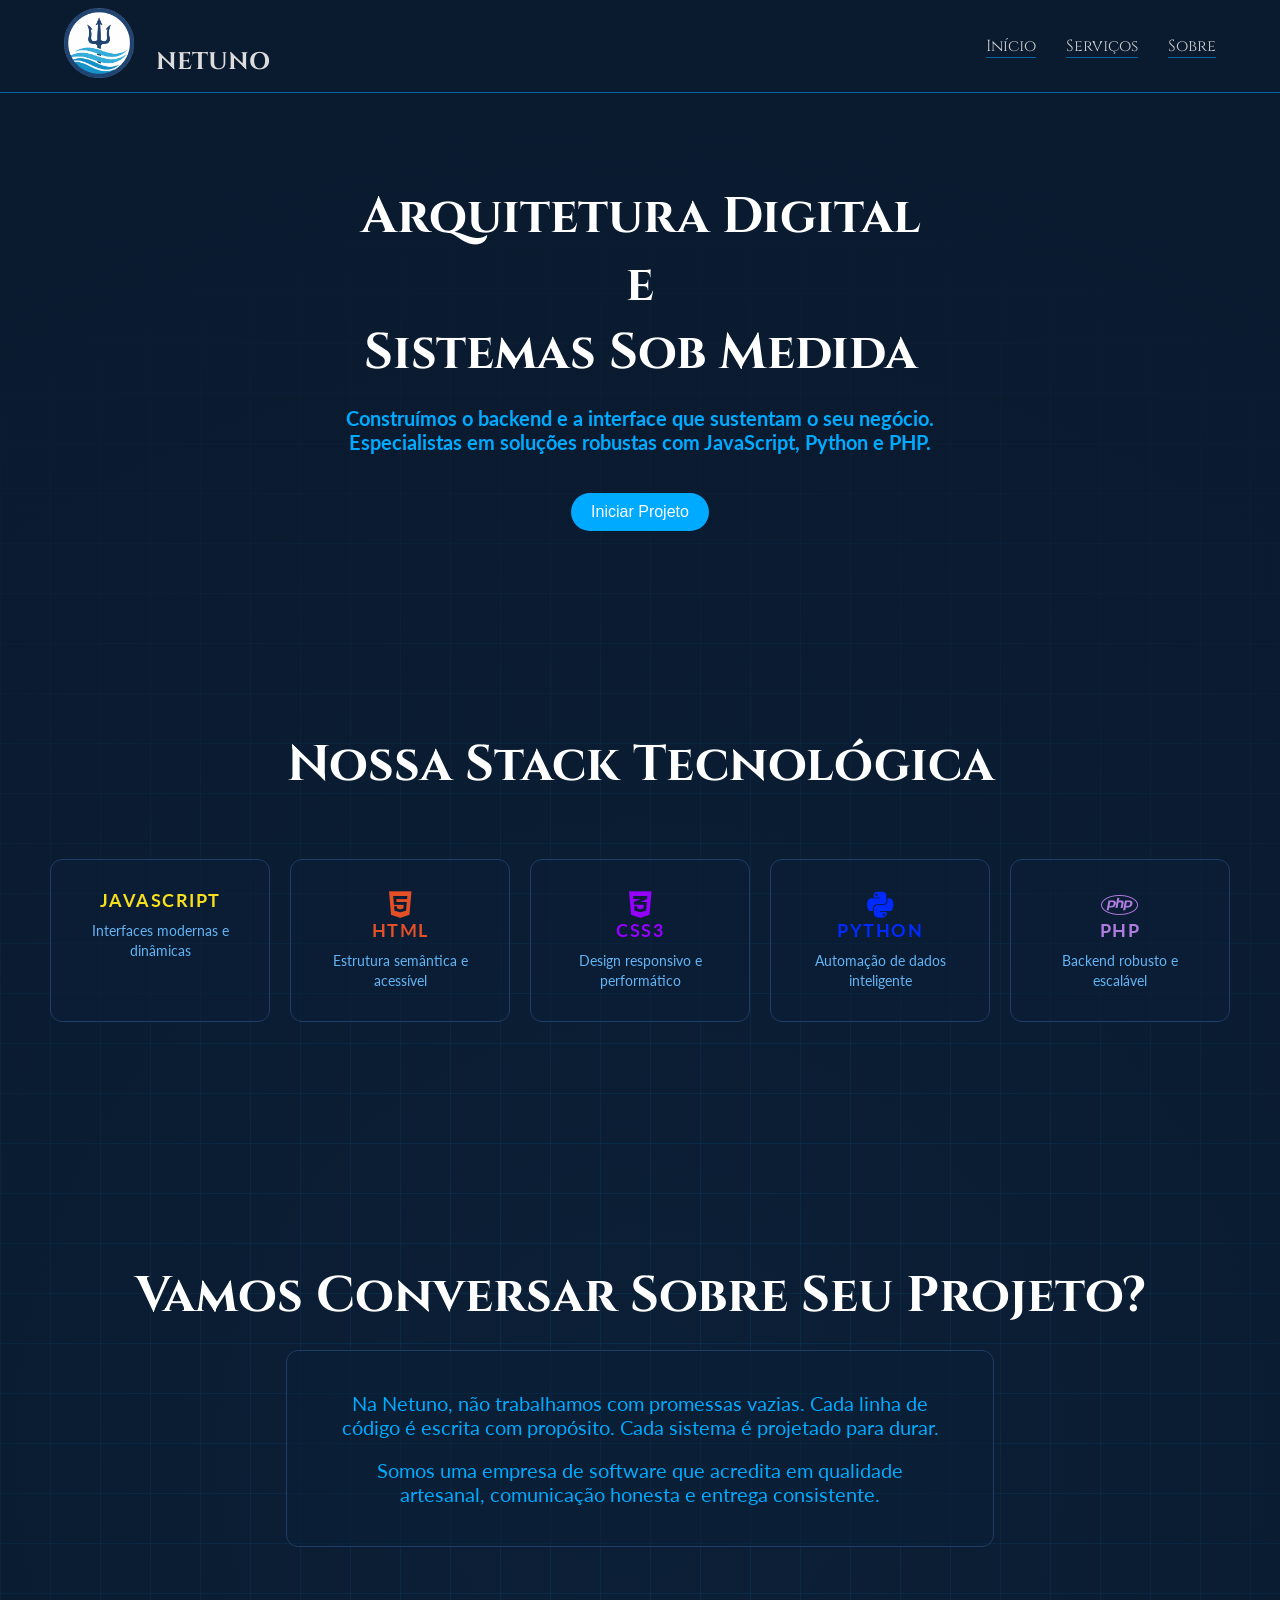
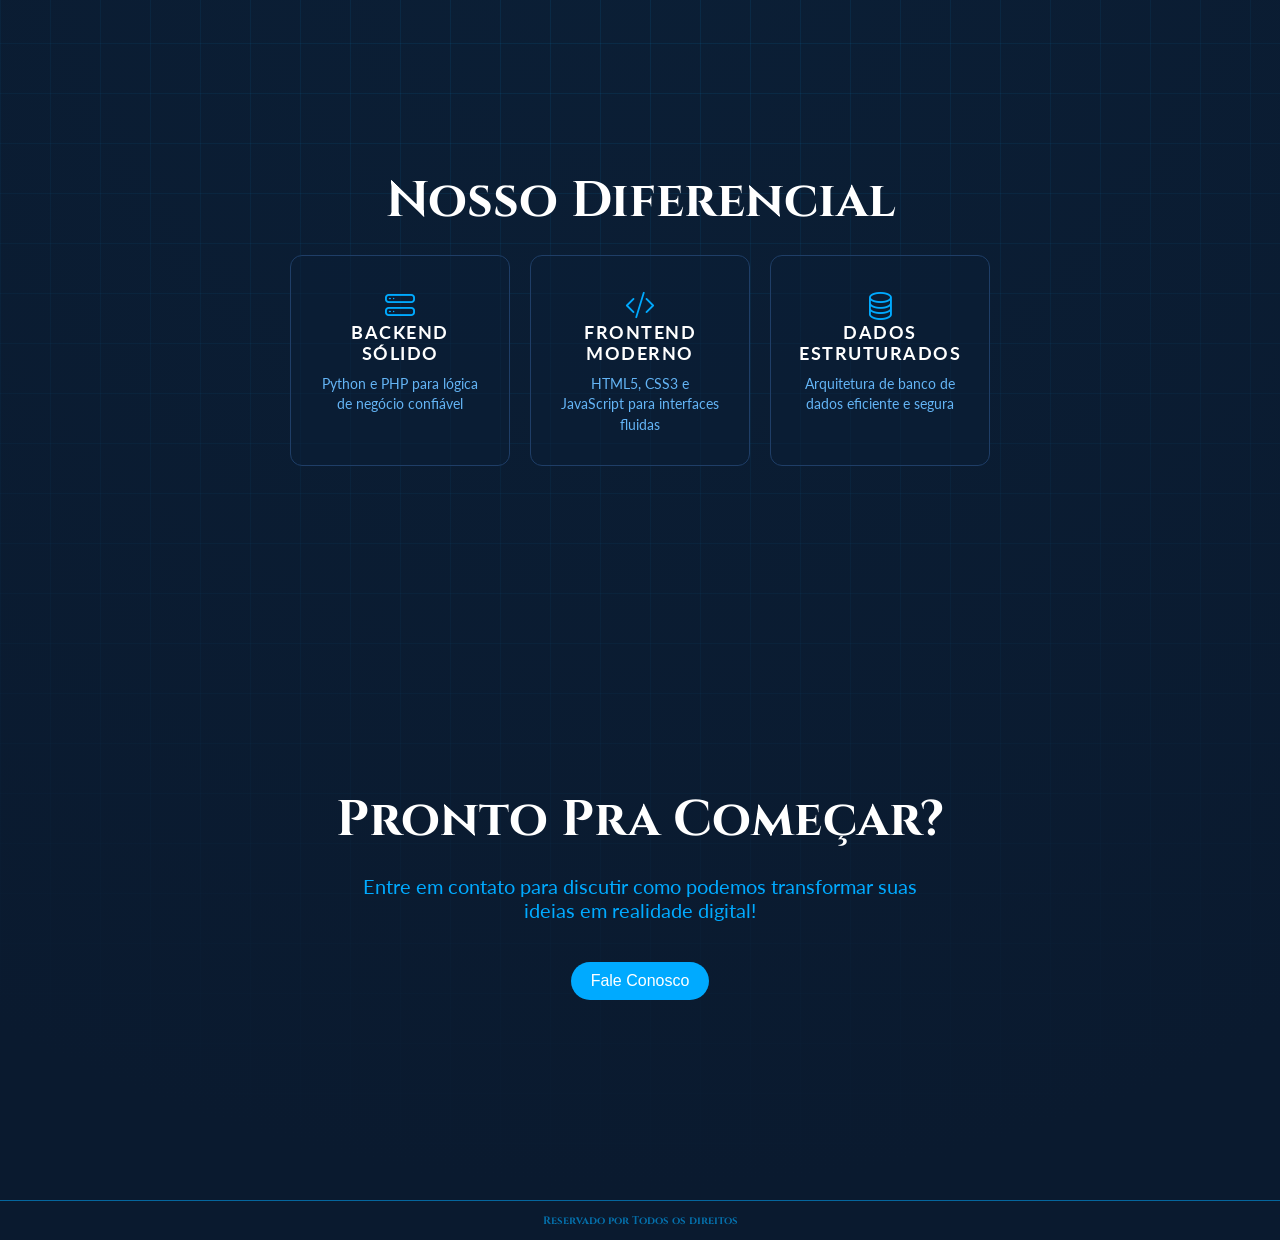
==== index.html @ 5f9c0084 "Foram-se feitos os primeiros commits do projeto, adicionando os arquivos iniciais, como as imagens, " ====
<!doctype html>

<!-- 
  ============================================
  PROJETO: NETUNO - Site Corporativo
  AUTORIA: Projeto TCC
  FINALIDADE: Site institucional para empresa 
  de desenvolvimento de software
  VERSÃO: 1.0
  DATA: Abril 2026
  ============================================
-->

<html lang="pt-br">

<head>
  <!-- Codificação de caracteres UTF-8 para suportar acentos -->
  <meta charset="UTF-8" />

  <!-- Responsividade em dispositivos móveis -->
  <meta name="viewport" content="width=device-width, initial-scale=1.0" />

  <!-- Título da aba do navegador -->
  <title>Netuno</title>

  <!-- 
      FONTES EXTERNAS:
      - Bootstrap Icons: Ícones prontos (HDD, código, banco de dados)
      - Font Awesome 6.5.1: Ícones das tecnologias (JS, HTML, CSS, Python, PHP)
    -->
  <link rel="stylesheet" href="https://cdn.jsdelivr.net/npm/bootstrap-icons@1.13.1/font/bootstrap-icons.min.css" />

  <link rel="stylesheet" href="https://cdnjs.cloudflare.com/ajax/libs/font-awesome/6.5.1/css/all.min.css" />

  <!-- Arquivo de estilos principal -->
  <link rel="stylesheet" href="style.css" />

  <!-- AOS Animate: Biblioteca para animações ao scroll -->
  <link href="https://unpkg.com/aos@2.3.1/dist/aos.css" rel="stylesheet" />
</head>

<body>
  <!-- ============================================
        CABEÇALHO (HEADER)
        Contém logo, nome da empresa e menu de navegação
    ============================================ -->
  <header>
    <div class="container header-container">
      <!-- Logo da empresa (imagem) -->
      <a href="index.html">
        <img src="assets/img/Logo_Netuno.png" alt="Logo da Empresa" class="logo" />
      </a>

      <a href="index.html">
      <!-- Nome da empresa -->
      <h1 class="nome_empresa">NETUNO</h1>
      </a>

      <!-- Menu de navegação -->
      <nav>
        <ul>
          <li><a href="index.html">Início</a></li>
          <li><a href="servicos.html">Serviços</a></li>
          <li><a href="sobre.html">Sobre</a></li>
        </ul>
      </nav>
    </div>
  </header>

  <!-- ============================================
        CONTEÚDO PRINCIPAL (MAIN)
    ============================================ -->
  <main>
    <!-- 
        SEÇÃO 1: BOAS-VINDAS (Hero Section)
        - Título principal chamativo
        - Subtítulo explicando o serviço
        - Botão CTA (Call to Action)
        - Animações AOS ativadas
      -->
    <section class="boas-vindas" data-aos="fade-up" data-aos-delay="300">
      <h1 class="texto_destaque">
        Arquitetura Digital
        <center>e</center>
        Sistemas Sob Medida
      </h1>

      <br />

      <h2 class="texto_conteudo">
        Construímos o backend e a interface que sustentam o seu negócio.
        Especialistas em soluções robustas com JavaScript, Python e PHP.
      </h2>

      <br />

      <!-- Botão para iniciar projeto/contato -->
      <button class="botao_contato">Iniciar Projeto</button>
    </section>

    <!-- 
        SEÇÃO 2: STACK TECNOLÓGICA
        Exibe as tecnologias que a empresa domina
        Cada card tem animação com delay progressivo
      -->
    <section class="stack" data-aos="fade-up" data-aos-delay="200">
      <h2 class="texto_destaque">Nossa Stack Tecnológica</h2>

      <div class="tecnologias">
        <!-- Card JavaScript -->
        <div class="tecnologia" data-aos="fade-up" data-aos-delay="200">
          <i class="bi bi-javascript icones JS"></i>
          <p class="texto_destaque_div JS">JavaScript</p>
          <p class="texto_div">Interfaces modernas e dinâmicas</p>
        </div>

        <!-- Card HTML -->
        <div class="tecnologia" data-aos="fade-up" data-aos-delay="250">
          <i class="fa-brands fa-html5 icones HTML"></i>
          <p class="texto_destaque_div HTML">HTML</p>
          <p class="texto_div">Estrutura semântica e acessível</p>
        </div>

        <!-- Card CSS -->
        <div class="tecnologia" data-aos="fade-up" data-aos-delay="300">
          <i class="fa-brands fa-css3-alt icones CSS"></i>
          <p class="texto_destaque_div CSS">CSS3</p>
          <p class="texto_div">Design responsivo e performático</p>
        </div>

        <!-- Card Python -->
        <div class="tecnologia" data-aos="fade-up" data-aos-delay="350">
          <i class="fa-brands fa-python icones Python"></i>
          <p class="texto_destaque_div Python">Python</p>
          <p class="texto_div">Automação de dados inteligente</p>
        </div>

        <!-- Card PHP -->
        <div class="tecnologia" data-aos="fade-up" data-aos-delay="400">
          <i class="fa-brands fa-php icones PHP"></i>
          <p class="texto_destaque_div PHP">PHP</p>
          <p class="texto_div">Backend robusto e escalável</p>
        </div>
      </div>
    </section>

    <!-- 
        SEÇÃO 3: CONTATO/CONTRATO
        Área de conversão com diferenciais da empresa
      -->
    <section class="contrato" data-aos="fade-up" data-aos-delay="250">
      <h2 class="texto_destaque">Vamos Conversar Sobre Seu Projeto?</h2>

      <!-- Texto institucional -->
      <div class="contrato-div">
        <p class="texto_conteudo">
          Na Netuno, não trabalhamos com promessas vazias. Cada linha de
          código é escrita com propósito. Cada sistema é projetado para durar.
        </p>

        <br />

        <p class="texto_conteudo">
          Somos uma empresa de software que acredita em qualidade artesanal,
          comunicação honesta e entrega consistente.
        </p>
      </div>

      <!-- Título da seção de diferenciais -->
      <h2 class="texto_destaque">Nosso Diferencial</h2>

      <!-- Cards de diferenciais -->
      <div class="tecnologias-contrato" data-aos="fade-up" data-aos-delay="300">
        <!-- Diferencial 1: Backend -->
        <div class="tecnologia-contrato">
          <i class="bi bi-hdd-stack icones HDD"></i>
          <p class="texto_destaque_div">Backend Sólido</p>
          <p class="texto_div">
            Python e PHP para lógica de negócio confiável
          </p>
        </div>

        <!-- Diferencial 2: Frontend -->
        <div class="tecnologia-contrato" data-aos="fade-up" data-aos-delay="350">
          <i class="bi bi-code-slash icones CODE"></i>
          <p class="texto_destaque_div">Frontend Moderno</p>
          <p class="texto_div">
            HTML5, CSS3 e JavaScript para interfaces fluidas
          </p>
        </div>

        <!-- Diferencial 3: Dados -->
        <div class="tecnologia-contrato" data-aos="fade-up" data-aos-delay="450">
          <i class="bi bi-database icones DATA"></i>
          <p class="texto_destaque_div">Dados Estruturados</p>
          <p class="texto_div">
            Arquitetura de banco de dados eficiente e segura
          </p>
        </div>
      </div>

      <!-- Chamada final para ação -->
      <h2 class="texto_destaque">Pronto Pra Começar?</h2>

      <p class="texto_conteudo">
        Entre em contato para discutir como podemos transformar suas ideias em
        realidade digital!
      </p>

      <button class="botao_contato">Fale Conosco</button>
    </section>
  </main>

  <!-- ============================================
        RODAPÉ (FOOTER)
        Informações de copyright
    ============================================ -->
  <footer>
    <h6>Reservado por Todos os direitos</h6>
  </footer>

  <!-- 
      SCRIPTS:
      - AOS: Biblioteca de animações ao scroll
      - Inicialização do AOS com configurações personalizadas
    -->
  <script src="https://unpkg.com/aos@2.3.1/dist/aos.js"></script>

  <script>
    // Inicializa as animações AOS
    AOS.init({
      duration: 800,      // Duração da animação em ms
      once: true,         // Animação executa apenas uma vez
      disableMutationObserver: false,
    });
  </script>
</body>

</html>
---- style.css ----
/* ============================================
  PROJETO: NETUNO - Site Corporativo
  AUTORIA: Projeto TCC
  FINALIDADE: Site institucional para empresa 
  de desenvolvimento de software
  ============================================ */

/* ============================================
  1. IMPORTAÇÃO DE FONTES
  Google Fonts: Lato (corpo) e Cinzel (títulos)
  ============================================ */

@import url("https://fonts.googleapis.com/css2?family=Lato:ital,wght@0,100;0,300;0,400;0,700;0,900;1,100;1,300;1,400;1,700;1,900&display=swap");

@import url("https://fonts.googleapis.com/css2?family=Cinzel:wght@400..900&display=swap");

/* ============================================
  2. RESET E CONFIGURAÇÕES BASE
  Remove margens/paddings padrão e define 
  box-sizing para todos os elementos
  ============================================ */

* {
  margin: 0;
  padding: 0;
  box-sizing: border-box;
}

html,
body {
  height: 100%;
}

body {
  display: flex;
  flex-direction: column;
}

/* ============================================
  3. CONTAINER PRINCIPAL
  Limita a largura máxima e centraliza o conteúdo
  ============================================ */

.container {
  width: 90%;
  max-width: 1200px;
  margin: 0 auto;
}

/* ============================================
  4. CABEÇALHO (HEADER)
  Barra de navegação fixa no topo
  Cor: #0a1a2f (azul escuro profissional)
  ============================================ */

header {
  background-color: #0a1a2f;
  padding: 8px 0;
  border-bottom: #00aaff87 1px solid;
  box-shadow: 0 1px 0 0 rgba(0, 170, 255, 0.2);
  font-family: "Cinzel", serif;
}

.header-container {
  display: flex;
  justify-content: space-between;
  align-items: center;
  position: relative;
}

/* Logo - imagem com tamanho fixo */
.logo {
  color: white;
  font-size: 24px;
  height: 70px;
  width: 70px;
}

/* Menu de navegação */
nav ul {
  display: flex;
  list-style: none;
  gap: 30px;
}

nav a {
  color: #ccc;
  text-decoration: none;
  font-size: 16px;
  border-bottom: #00aaff87 1px solid;
}

nav a:hover {
  color: #00aaff;
  cursor: pointer;
}

/* Nome da empresa posicionado à esquerda */
.nome_empresa {
  color: #dcdcdc;
  font-size: 24px;
  font-family: "Cinzel", serif;
  position: absolute;
  left: 8%;
}

/* ============================================
  5. ÁREA PRINCIPAL (MAIN)
  Container central com fundo estilizado
  ============================================ */

main {
  flex: 1;
  display: flex;
  flex-direction: column;
  justify-content: center;
  align-items: center;
  align-content: center;
  background-color: #0b1f36;
  /* Mesmo padrão de fundo da seção serv */
  background-image:
    radial-gradient(circle at center, transparent 0%, #0a1a2f 90%),
    linear-gradient(rgba(0, 170, 255, 0.1) 1px, transparent 1px),
    linear-gradient(90deg, rgba(0, 170, 255, 0.1) 1px, transparent 1px);
  background-size:
    100% 100%,
    50px 50px,
    50px 50px;
  font-family: "Lato", serif;
}

/* ============================================
  6. SEÇÃO DE BOAS-VINDAS
  Hero section com título principal
  ============================================ */

.boas-vindas {
  display: flex;
  flex-direction: column;
  align-items: center;
  text-align: center;
  justify-content: center;
  margin-top: 90px;
  margin-bottom: 200px;
}

/* Título principal grande */
.texto_destaque {
  font-size: 50px;
  color: white;
  flex-direction: column;
  font-family: "Cinzel", serif;
  text-align: center;
}

/* Subtítulo com cor azul */
.texto_conteudo {
  font-size: 20px;
  color: #00aaff;
  max-width: 600px;
  font-family: "Lato", serif;
}

/* Botão de call-to-action */
.botao_contato {
  background-color: #00aaff;
  color: white;
  border: none;
  padding: 10px 20px;
  font-size: 16px;
  cursor: pointer;
  margin-top: 20px;
  border-radius: 30px;
}

.botao_contato:hover {
  background-color: #00ccff;
}

/* ============================================
  7. SEÇÃO STACK TECNOLÓGICA
  Cards exibindo tecnologias dominadas
  ============================================ */

.stack {
  display: flex;
  flex-direction: column;
  align-items: center;
  justify-content: space-evenly;
  gap: 20px;
  margin-bottom: 200px;
}

.tecnologias {
  display: flex;
  flex-direction: row;
  flex-wrap: wrap;
  justify-content: center;
  gap: 20px;
  padding: 40px 20px;
}

/* Card individual de tecnologia */
.tecnologia {
  background-color: rgba(11, 31, 54, 0.5);
  border: 1px solid #1f3e67;
  border-radius: 12px;
  padding: 30px;
  width: 220px;
  display: flex;
  flex-direction: column;
  align-items: center;
  text-align: center;
  transition: transform 0.3s ease;
}

.texto_destaque_div {
  color: #ffffff;
  font-weight: bold;
  text-transform: uppercase;
  letter-spacing: 1.5px;
  margin-bottom: 10px;
  font-size: 1.1rem;
  font-family: "Lato", serif;
}

.texto_div {
  color: #64b5f6;
  font-size: 0.9rem;
  line-height: 1.4;
  font-family: "Lato", serif;
}

/* Cores específicas por tecnologia */
.JS {
  color: #f7df1e;
}

/* JavaScript - amarelo */
.HTML {
  color: #e34f26;
}

/* HTML - laranja */
.CSS {
  color: #9500ff;
}

/* CSS - roxo */
.Python {
  color: #002aff;
}

/* Python - azul */
.PHP {
  color: #af7de0;
}

/* PHP - lilás */

.icones {
  font-size: 30px;
}

/* ============================================
  8. SEÇÃO DE CONTATO/CONTRATO
  Área para conversão de clientes
  ============================================ */

.contrato {
  display: flex;
  flex-direction: column;
  align-items: center;
  text-align: center;
  justify-content: center;
  gap: 20px;
  margin-bottom: 200px;
}

.contrato-div {
  background-color: rgba(11, 31, 54, 0.5);
  border: 1px solid #1f3e67;
  border-radius: 12px;
  padding: 40px;
  width: 70%;
  display: flex;
  flex-direction: column;
  align-items: center;
  text-align: center;
  margin-bottom: 200px;
  transition: transform 0.3s ease;
}

.tecnologias-contrato {
  display: flex;
  flex-direction: row;
  flex-wrap: wrap;
  justify-content: center;
  gap: 20px;
  margin-bottom: 300px;
}

.tecnologia-contrato {
  background-color: rgba(11, 31, 54, 0.5);
  border: 1px solid #1f3e67;
  border-radius: 12px;
  padding: 30px;
  width: 220px;
  display: flex;
  flex-direction: column;
  align-items: center;
  text-align: center;
  transition: transform 0.3s ease;
}

/* Cores para ícones de diferencial */
.HDD {
  color: #00aaff;
}

.CODE {
  color: #00aaff;
}

.DATA {
  color: #00aaff;
}

main h4 {
  color: #dcdcdc;
}

/* ============================================
  9. ANIMAÇÕES HOVER
  Efeitos visuais ao passar o mouse
  ============================================ */

.tecnologia,
.tecnologia-contrato,
.contrato-div,
.card-servico,
.como-card,
.cta-card {
  transition: all 0.3s cubic-bezier(0.23, 1, 0.32, 1);
  backface-visibility: hidden;
}

.tecnologia:hover,
.tecnologia-contrato:hover,
.contrato-div:hover,
.card-servico:hover,
.como-card:hover,
.cta-card:hover {
  filter: brightness(1.2);
  border-color: #00aaff;
  box-shadow: 0 15px 45px rgba(0, 170, 255, 0.4);
  transform: translateY(-15px) !important;
}

.tecnologia:hover,
.tecnologia-contrato:hover,
.contrato-div:hover,
.card-servico:hover,
.como-card:hover,
.cta-card:hover {
  transition: all 0.3s ease-out !important;
}


/* ============================================
  10 . RODAPÉ (FOOTER)
  Informações de copyright
  ============================================ */

footer {
  margin: 0;
  background-color: #0a1a2f;
  padding: 1%;
  color: rgba(0, 170, 255, 0.6);
  display: flex;
  justify-content: center;
  align-items: center;
  height: 50px;
  border-top: #00aaff87 1px solid;
  box-shadow: 0 1px 0 0 rgba(0, 170, 255, 0.2);
  font-family: "Cinzel", serif;
}

/* ============================================
  11. VARIANTES DE FONTE LATO
  Diferentes pesos e estilos
  ============================================ */

.lato-thin {
  font-family: "Lato", sans-serif;
  font-weight: 100;
  font-style: normal;
}

.lato-light {
  font-family: "Lato", sans-serif;
  font-weight: 300;
  font-style: normal;
}

.lato-regular {
  font-family: "Lato", sans-serif;
  font-weight: 400;
  font-style: normal;
}

.lato-bold {
  font-family: "Lato", sans-serif;
  font-weight: 700;
  font-style: normal;
}

.lato-black {
  font-family: "Lato", sans-serif;
  font-weight: 900;
  font-style: normal;
}

.lato-thin-italic {
  font-family: "Lato", sans-serif;
  font-weight: 100;
  font-style: italic;
}

.lato-light-italic {
  font-family: "Lato", sans-serif;
  font-weight: 300;
  font-style: italic;
}

.lato-regular-italic {
  font-family: "Lato", sans-serif;
  font-weight: 400;
  font-style: italic;
}

.lato-bold-italic {
  font-family: "Lato", sans-serif;
  font-weight: 700;
  font-style: italic;
}

.lato-black-italic {
  font-family: "Lato", sans-serif;
  font-weight: 900;
  font-style: italic;
}

/* ============================================
  12. CARDS DE SERVIÇOS (SERVICOS.HTML)
  ============================================ */

.servicos-cards {
  width: 100%;
  display: flex;
  justify-content: center;
  align-items: flex-start;
  margin-bottom: 80px;
  margin-bottom: 200px;
}

.container-cards {
  display: flex;
  flex-wrap: wrap;
  gap: 40px;
  justify-content: center;
  width: 100%;
  max-width: 1400px;
}

.card-servico {
  background: rgba(11, 31, 54, 0.5);
  border: 1px solid #1f3e67;
  border-radius: 16px;
  box-shadow: 0 4px 32px rgba(0, 170, 255, 0.08);
  padding: 40px 36px 32px 36px;
  width: 370px;
  min-height: 520px;
  display: flex;
  flex-direction: column;
  align-items: flex-start;
  transition: box-shadow 0.3s, border-color 0.3s, transform 0.3s;
  position: relative;
}

.card-servico:hover {
  border-color: #00ccff;
  box-shadow: 0 8px 40px rgba(0, 170, 255, 0.18);
  transform: translateY(-8px) scale(1.01);
  transition: transform 0.3s ease, box-shadow 0.3s ease-out, border-color 0.3s ease-out;
}

.card-icone {
  width: 60px;
  height: 60px;
  border-radius: 12px;
  border: 1px solid #1f3e67;
  display: flex;
  align-items: center;
  justify-content: center;
  margin-bottom: 24px;
  background: rgba(10, 26, 47, 0.5);
}

.card-icone i {
  color: #1f3e67;
  font-size: 2.2rem;
}

.card-titulo {
  font-family: "Cinzel", serif;
  font-size: 2rem;
  color: white;
  margin-bottom: 18px;
  font-weight: 700;
  letter-spacing: 1px;
}

.card-descricao {
  color: #00aaff;
  font-size: 1.08rem;
  margin-bottom: 18px;
  font-family: "Lato", sans-serif;
}

.card-lista {
  color: #00aaff;
  margin-bottom: 18px;
  padding-left: 18px;
  font-size: 1rem;
  font-family: "Lato", sans-serif;
}

.card-lista li {
  margin-bottom: 7px;
  list-style: disc inside;
}

.card-tags {
  display: flex;
  flex-wrap: wrap;
  gap: 8px;
  margin-top: auto;
}

.card-tags span {
  background: rgba(0, 170, 255, 0.08);
  color: #00aaff;
  border: 1px solid #00aaff;
  border-radius: 16px;
  padding: 4px 14px;
  font-size: 0.95rem;
  font-family: "Lato", sans-serif;
  font-weight: 600;
  letter-spacing: 0.5px;
  margin-top: 4px;
}

.card-servico:hover .card-icone i {
  color: #00aaff;
  filter: drop-shadow(0 0 8px #00aaff);
  transition: color 0.2s, filter 0.2s;
}

@media (max-width: 1200px) {
  .container-cards {
    flex-direction: column;
    align-items: center;
    gap: 32px;
  }

  .card-servico {
    width: 90vw;
    min-width: 260px;
    max-width: 500px;
  }
}

.card-servico:hover .card-icone {
  border-color: #00aaff;
  box-shadow: 0 0 12px 2px #00aaff;
  transition: border-color 0.2s, box-shadow 0.2s;
}


/* ============================================
  13. COMO TRABALHAMOS & CTA NORMAL
  ============================================ */

.como-trabalhamos {
  width: 100%;
  display: flex;
  flex-direction: column;
  align-items: center;
  margin: 60px 0 60px 0;
}

.como-trabalhamos-cards {
  display: flex;
  flex-wrap: wrap;
  gap: 40px;
  justify-content: center;
  margin-top: 40px;
}

.como-card {
  background: rgba(11, 31, 54, 0.7);
  border: 1px solid #1f3e67;
  border-radius: 18px;
  box-shadow: 0 4px 32px rgba(0, 170, 255, 0.08);
  padding: 36px 32px 28px 32px;
  width: 400px;
  min-height: 220px;
  display: flex;
  flex-direction: column;
  align-items: flex-start;
  transition: box-shadow 0.3s, border-color 0.3s, transform 0.3s;
  position: relative;
  color: #dcdcdc;
}

.como-card h2 {
  font-family: "Cinzel", serif;
  font-size: 2rem;
  color: #dcdcdc;
  margin-bottom: 18px;
  font-weight: 700;
  letter-spacing: 1px;
}

.como-card strong {
  color: #00aaff;
  font-weight: 700;
}

.como-card p {
  color: #00aaff;
  font-size: 1.08rem;
  margin-bottom: 12px;
  font-family: "Lato", sans-serif;
}

.como-card:hover {
  border-color: #00ccff;
  box-shadow: 0 8px 40px rgba(0, 170, 255, 0.18);
  transform: translateY(-8px) scale(1.01);
}

@media (max-width: 1000px) {
  .como-trabalhamos-cards {
    flex-direction: column;
    align-items: center;
    gap: 32px;
  }

  .como-card {
    width: 90vw;
    min-width: 220px;
    max-width: 500px;
  }
}

.cta-normal {
  width: 100%;
  display: flex;
  flex-direction: column;
  align-items: center;
  margin: 60px 0 60px 0;
}

.cta-card {
  margin: 60px auto 0 auto;
  max-width: 700px;
  background: rgba(11, 31, 54, 0.7);
  border: 1px solid #1f3e67;
  border-radius: 16px;
  box-shadow: 0 4px 32px rgba(0, 170, 255, 0.08);
  padding: 48px 32px 36px 32px;
  display: flex;
  flex-direction: column;
  align-items: center;
  text-align: center;
  transition: box-shadow 0.3s, border-color 0.3s;
  margin-bottom: 200px;
  margin-top: 200px;
}

.cta-normal h2 {
  font-family: "Cinzel", serif;
  font-size: 2.5rem;
  color: #dcdcdc;
  margin-bottom: 18px;
  font-weight: 700;
  letter-spacing: 1px;
}

.cta-normal p {
  color: #00aaff;
  font-size: 1.15rem;
  margin-bottom: 28px;
  font-family: "Lato", sans-serif;
}

.cta-card:hover {
  border-color: #00ccff;
  box-shadow: 0 8px 40px rgba(0, 170, 255, 0.18);
  transform: translateY(-8px) scale(1.01);
  transition: transform 0.3s ease, box-shadow 0.3s ease-out, border-color 0.3s ease-out;
}

/*============================================
    SEÇÃO: HISTÓRIA / PROPÓSITO
  ============================================ */
.sobre-historia {
  display: flex;
  flex-direction: column;
  align-items: center;
  text-align: center;
  gap: 30px;
  margin-top: 200px;
  margin-bottom: 200px;
  width: 100%;
  padding: 0 20px;
}

.historia-div {
  background-color: rgba(11, 31, 54, 0.5);
  border: 1px solid #1f3e67;
  border-radius: 12px;
  padding: 50px 60px;
  width: 70%;
  max-width: 900px;
  display: flex;
  flex-direction: column;
  align-items: center;
  gap: 20px;
  transition: transform 0.3s ease;
}

.historia-div .texto_conteudo {
  max-width: 100%;
  line-height: 1.8;
}

.historia-div .divisor {
  width: 60px;
  height: 2px;
  background: linear-gradient(90deg, transparent, #00aaff, transparent);
  margin: 10px auto;
}

.historia-div:hover {
  filter: brightness(1.2);
  border-color: #00aaff;
  box-shadow: 0 15px 45px rgba(0, 170, 255, 0.4);
  transform: translateY(-10px) !important;
}



/*============================================
    SEÇÃO: VALORES / PILARES
  ============================================ */
.sobre-valores {
  display: flex;
  flex-direction: column;
  align-items: center;
  gap: 40px;
  margin-bottom: 200px;
  width: 100%;
  padding: 0 20px;
}

.valores-grid {
  display: flex;
  flex-wrap: wrap;
  justify-content: center;
  gap: 20px;
}

.valor-card {
  background-color: rgba(11, 31, 54, 0.5);
  border: 1px solid #1f3e67;
  border-radius: 12px;
  padding: 36px 28px;
  width: 250px;
  display: flex;
  flex-direction: column;
  align-items: center;
  text-align: center;
  gap: 14px;
  transition: all 0.3s cubic-bezier(0.23, 1, 0.32, 1);
}

.valor-card:hover {
  filter: brightness(1.2);
  border-color: #00aaff;
  box-shadow: 0 15px 45px rgba(0, 170, 255, 0.4);
  transform: translateY(-15px) !important;
}

.valor-icone {
  font-size: 2rem;
  color: #00aaff;
}

.valor-titulo {
  font-family: "Cinzel", serif;
  font-size: 1.1rem;
  color: #ffffff;
  font-weight: 700;
  text-transform: uppercase;
  letter-spacing: 1.5px;
}

.valor-descricao {
  font-family: "Lato", sans-serif;
  font-size: 0.9rem;
  color: #64b5f6;
  line-height: 1.6;
}

/*============================================
    SEÇÃO: EQUIPE
  ============================================ */
.sobre-equipe {
  display: flex;
  flex-direction: column;
  align-items: center;
  gap: 40px;
  margin-bottom: 200px;
  width: 100%;
  padding: 0 20px;
}

.equipe-grid {
  display: flex;
  flex-wrap: wrap;
  justify-content: center;
  gap: 30px;
}

.membro-card {
  background-color: rgba(11, 31, 54, 0.5);
  border: 1px solid #1f3e67;
  border-radius: 16px;
  padding: 36px 28px;
  width: 200px;
  display: flex;
  flex-direction: column;
  align-items: center;
  text-align: center;
  gap: 14px;
  transition: all 0.3s cubic-bezier(0.23, 1, 0.32, 1);
}

.membro-card:hover {
  border-color: #00aaff;
  box-shadow: 0 15px 45px rgba(0, 170, 255, 0.4);
  transform: translateY(-15px) !important;
}

/* Wrapper da foto — círculo com borda azul */
.membro-avatar {
  width: 150px;
  height: 150px;
  border-radius: 50%;
  border: 2px solid #1f3e67;
  overflow: hidden;
  display: flex;
  align-items: center;
  justify-content: center;
  background: rgba(0, 170, 255, 0.08);
  box-shadow: 0 0 20px rgba(0, 170, 255, 0.15);
  transition: border-color 0.4s ease, box-shadow 0.4s ease;
}

.membro-card:hover .membro-avatar {
  border-color: #00aaff;
  box-shadow: 0 0 28px rgba(0, 170, 255, 0.5);
}

/* Foto: começa em preto e branco, fica colorida no hover */
.membro-avatar img {
  width: 150%;
  height: 150%;
  object-fit: cover;
  object-position: center top;
  filter: grayscale(100%);
  transition: filter 0.4s ease;
}

.membro-avatar .enzzo {
  object-position: center 50%;
}

.membro-avatar .joao-vitor {
  object-position: center 50%;
}

.membro-avatar .livia {
  object-position: center 50%;
}

.membro-avatar .joao-pedro {
  object-position: center -50%;
}

.membro-avatar .gabriel-somaggio {
  object-position: center 50%;
}

.membro-card:hover .membro-avatar img {
  filter: grayscale(0%);
}

/* Ícone fallback (quando não há foto) */
.membro-avatar i {
  font-size: 2.6rem;
  color: #00aaff;
}

.membro-nome {
  font-family: "Cinzel", serif;
  font-size: 1rem;
  color: #ffffff;
  font-weight: 700;
}

.membro-cargo {
  font-family: "Lato", sans-serif;
  font-size: 0.8rem;
  color: #00aaff;
  text-transform: uppercase;
  letter-spacing: 1.2px;
  line-height: 1.4;
}

/*============================================
    RESPONSIVIDADE
  ============================================ */
@media (max-width: 768px) {
  .historia-div {
    width: 95%;
    padding: 30px 24px;
  }

  .numeros-grid {
    width: 95%;
    flex-direction: column;
  }

  .numero-item {
    border-right: none;
    border-bottom: 1px solid rgba(0, 170, 255, 0.2);
  }

  .numero-item:last-child {
    border-bottom: none;
  }
}
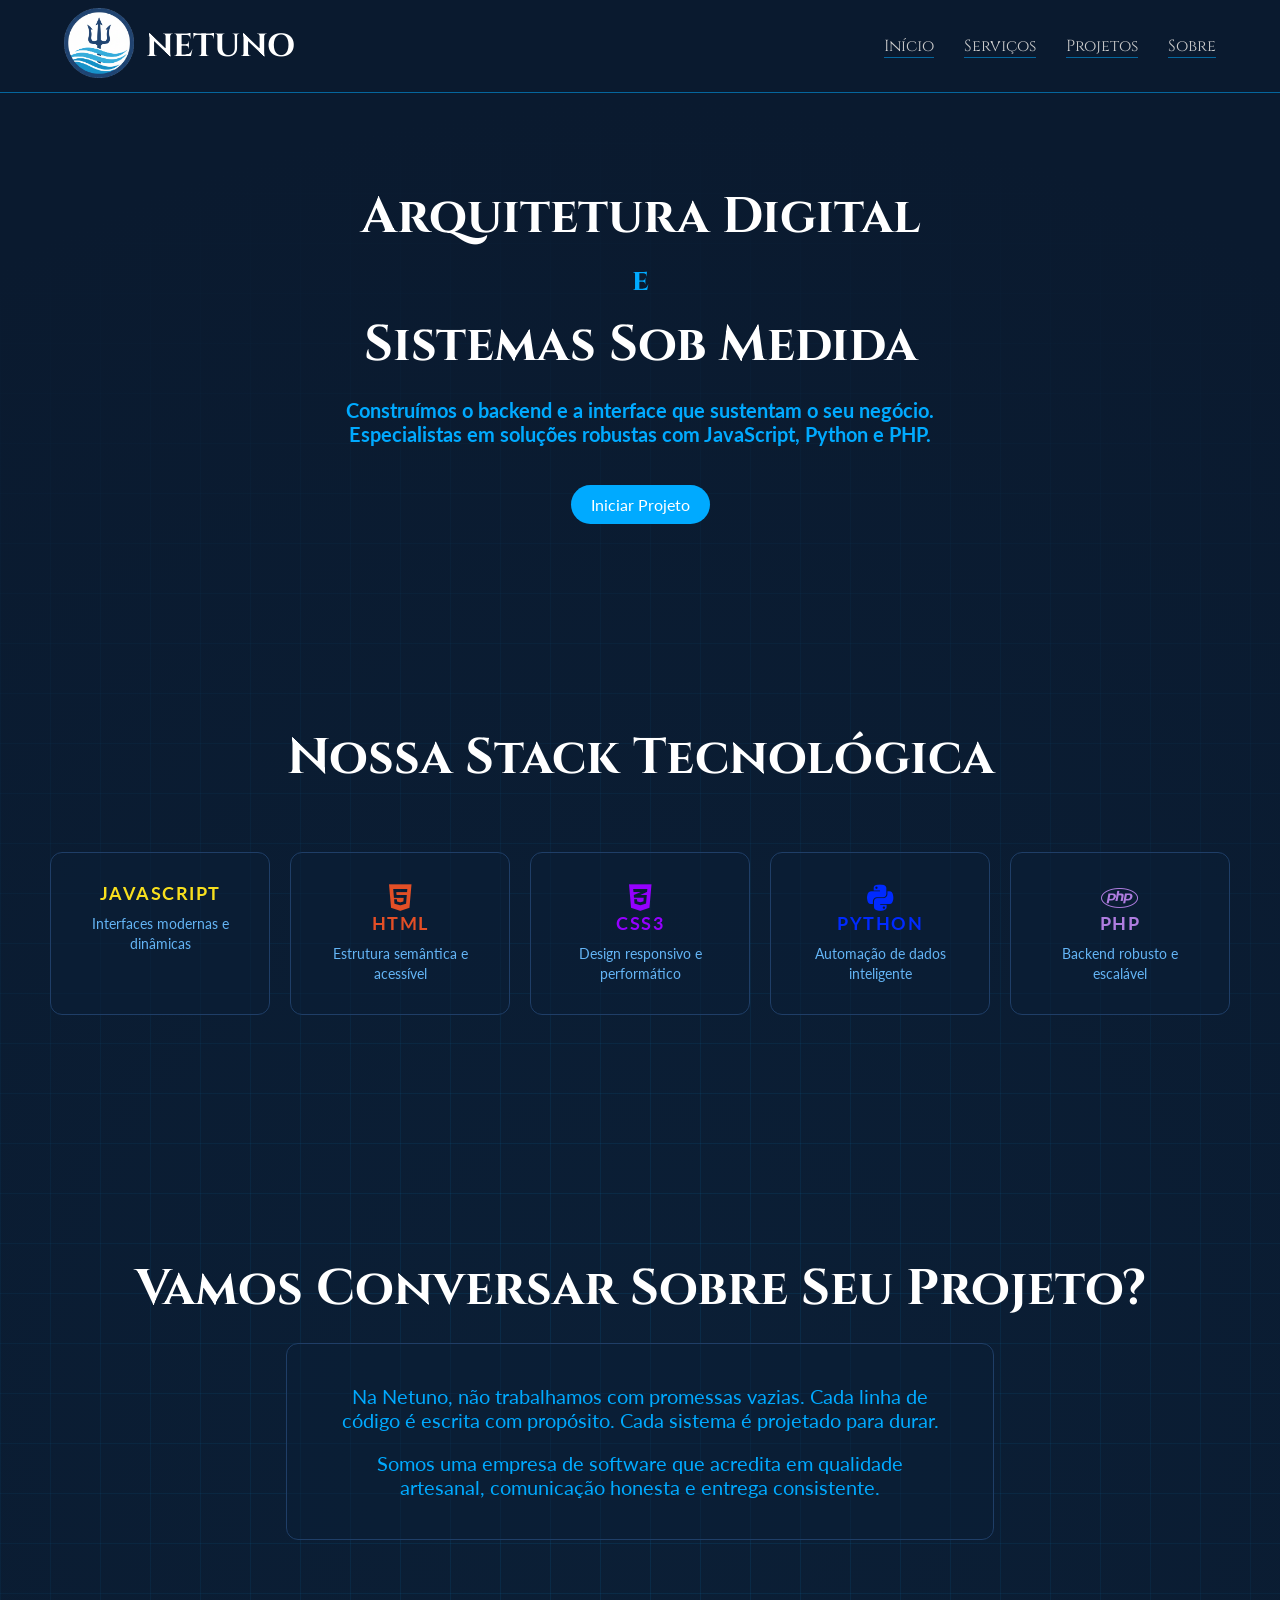
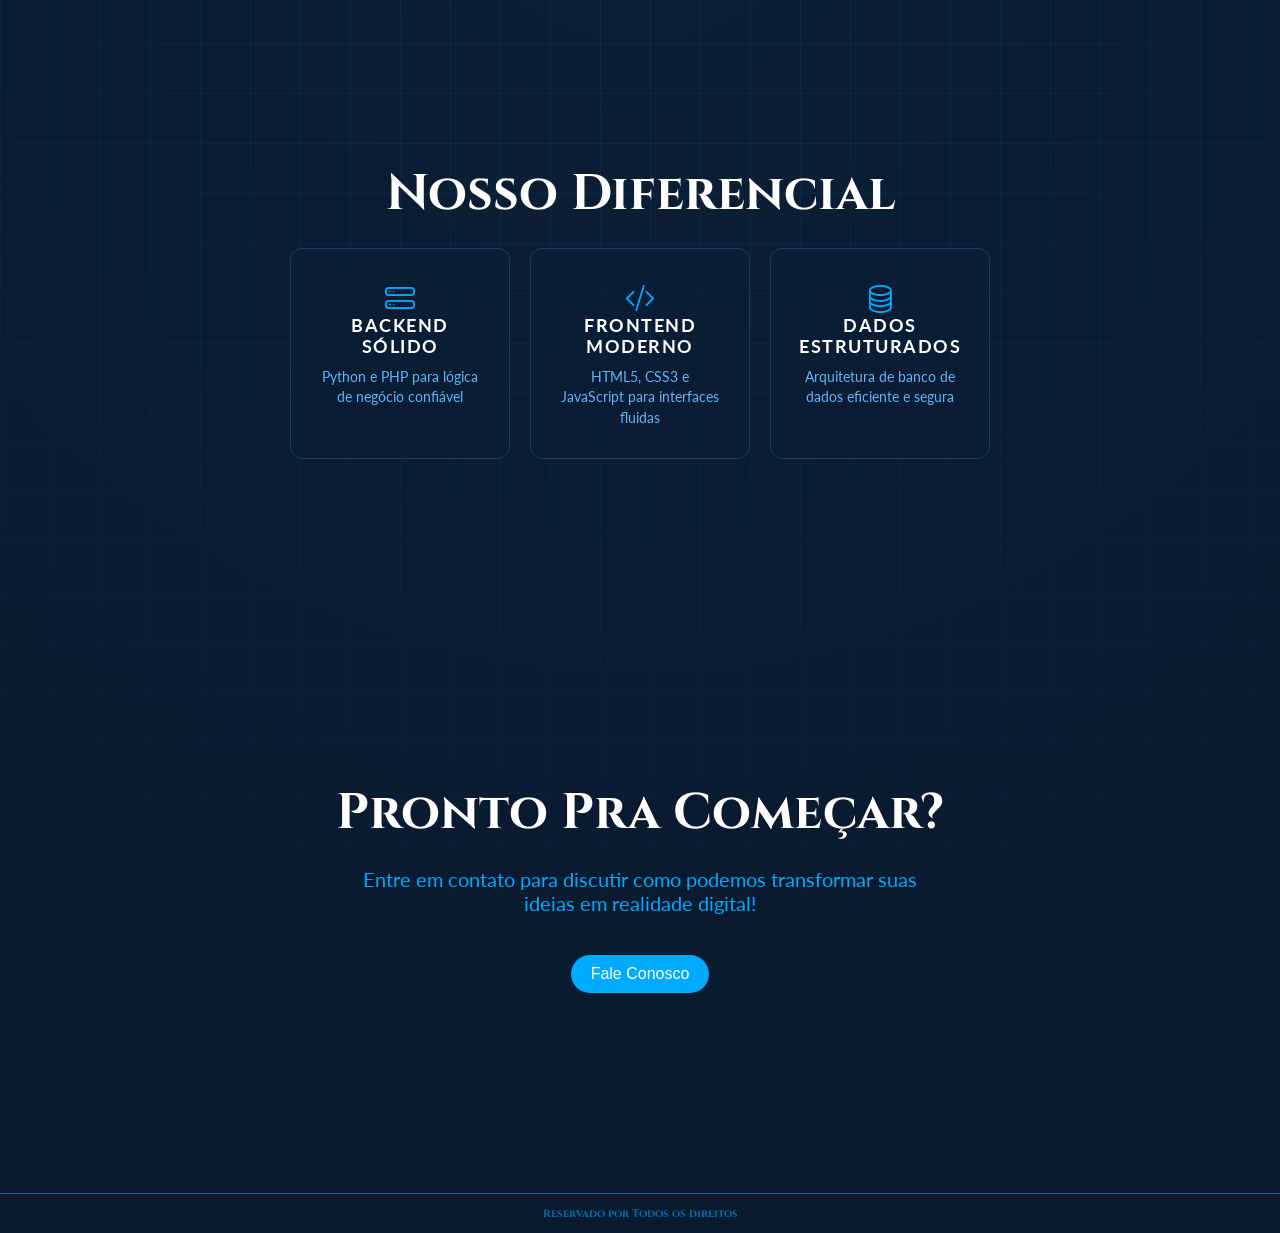
==== commit 5dd2a931: "Adiciona novas páginas e funcionalidades ao projeto, incluindo cadastro e login de usuários, além de" ====
--- a/index.html
+++ b/index.html
@@ -12,228 +12,251 @@
 -->
 
 <html lang="pt-br">
-
-<head>
-  <!-- Codificação de caracteres UTF-8 para suportar acentos -->
-  <meta charset="UTF-8" />
-
-  <!-- Responsividade em dispositivos móveis -->
-  <meta name="viewport" content="width=device-width, initial-scale=1.0" />
-
-  <!-- Título da aba do navegador -->
-  <title>Netuno</title>
-
-  <!-- 
+  <head>
+    <!-- Codificação de caracteres UTF-8 para suportar acentos -->
+    <meta charset="UTF-8" />
+
+    <!-- Responsividade em dispositivos móveis -->
+    <meta name="viewport" content="width=device-width, initial-scale=1.0" />
+
+    <!-- Título da aba do navegador -->
+    <title>Netuno | Desenvolvimento de Sistemas</title>
+
+    <!-- 
       FONTES EXTERNAS:
       - Bootstrap Icons: Ícones prontos (HDD, código, banco de dados)
       - Font Awesome 6.5.1: Ícones das tecnologias (JS, HTML, CSS, Python, PHP)
     -->
-  <link rel="stylesheet" href="https://cdn.jsdelivr.net/npm/bootstrap-icons@1.13.1/font/bootstrap-icons.min.css" />
-
-  <link rel="stylesheet" href="https://cdnjs.cloudflare.com/ajax/libs/font-awesome/6.5.1/css/all.min.css" />
-
-  <!-- Arquivo de estilos principal -->
-  <link rel="stylesheet" href="style.css" />
-
-  <!-- AOS Animate: Biblioteca para animações ao scroll -->
-  <link href="https://unpkg.com/aos@2.3.1/dist/aos.css" rel="stylesheet" />
-</head>
-
-<body>
-  <!-- ============================================
+    <link
+      rel="stylesheet"
+      href="https://cdn.jsdelivr.net/npm/bootstrap-icons@1.13.1/font/bootstrap-icons.min.css"
+    />
+
+    <link
+      rel="stylesheet"
+      href="https://cdnjs.cloudflare.com/ajax/libs/font-awesome/6.5.1/css/all.min.css"
+    />
+
+    <!-- Arquivo de estilos principal -->
+    <link rel="stylesheet" href="style.css" />
+
+    <!-- AOS Animate: Biblioteca para animações ao scroll -->
+    <link href="https://unpkg.com/aos@2.3.1/dist/aos.css" rel="stylesheet" />
+  </head>
+
+  <body>
+    <!-- ============================================
         CABEÇALHO (HEADER)
         Contém logo, nome da empresa e menu de navegação
     ============================================ -->
-  <header>
-    <div class="container header-container">
-      <!-- Logo da empresa (imagem) -->
-      <a href="index.html">
-        <img src="assets/img/Logo_Netuno.png" alt="Logo da Empresa" class="logo" />
-      </a>
-
-      <a href="index.html">
-      <!-- Nome da empresa -->
-      <h1 class="nome_empresa">NETUNO</h1>
-      </a>
-
-      <!-- Menu de navegação -->
-      <nav>
-        <ul>
-          <li><a href="index.html">Início</a></li>
-          <li><a href="servicos.html">Serviços</a></li>
-          <li><a href="sobre.html">Sobre</a></li>
-        </ul>
-      </nav>
-    </div>
-  </header>
-
-  <!-- ============================================
+    <header>
+      <div class="container header-container">
+        <div class="logo-area">
+          <!-- Logo da empresa (imagem) -->
+          <a href="index.html">
+            <img
+              src="assets/img/Logo_Netuno.png"
+              alt="Logo da Empresa"
+              class="logo"
+            />
+          </a>
+
+          <a href="index.html">
+            <!-- Nome da empresa -->
+            <h1 class="nome_empresa">NETUNO</h1>
+          </a>
+        </div>
+
+        <!-- Menu de navegação -->
+        <nav>
+          <ul>
+            <li><a href="index.html">Início</a></li>
+            <li><a href="servicos.html">Serviços</a></li>
+            <li><a href="projeto.html">Projetos</a></li>
+            <li><a href="sobre.html">Sobre</a></li>
+          </ul>
+        </nav>
+      </div>
+    </header>
+
+    <!-- ============================================
         CONTEÚDO PRINCIPAL (MAIN)
     ============================================ -->
-  <main>
-    <!-- 
+    <main>
+      <!-- 
         SEÇÃO 1: BOAS-VINDAS (Hero Section)
         - Título principal chamativo
         - Subtítulo explicando o serviço
         - Botão CTA (Call to Action)
         - Animações AOS ativadas
       -->
-    <section class="boas-vindas" data-aos="fade-up" data-aos-delay="300">
-      <h1 class="texto_destaque">
-        Arquitetura Digital
-        <center>e</center>
-        Sistemas Sob Medida
-      </h1>
-
-      <br />
-
-      <h2 class="texto_conteudo">
-        Construímos o backend e a interface que sustentam o seu negócio.
-        Especialistas em soluções robustas com JavaScript, Python e PHP.
-      </h2>
-
-      <br />
-
-      <!-- Botão para iniciar projeto/contato -->
-      <button class="botao_contato">Iniciar Projeto</button>
-    </section>
-
-    <!-- 
+      <section class="boas-vindas" data-aos="fade-up" data-aos-delay="300">
+        <h1 class="texto_destaque">
+          Arquitetura Digital
+          <span class="separador">e</span>
+          Sistemas Sob Medida
+        </h1>
+
+        <br />
+
+        <h2 class="texto_conteudo">
+          Construímos o backend e a interface que sustentam o seu negócio.
+          Especialistas em soluções robustas com JavaScript, Python e PHP.
+        </h2>
+
+        <br />
+
+        <!-- Botão para iniciar projeto/contato -->
+        <a href="cadastro.html" class="botao_contato">Iniciar Projeto</a>
+      </section>
+
+      <!-- 
         SEÇÃO 2: STACK TECNOLÓGICA
         Exibe as tecnologias que a empresa domina
         Cada card tem animação com delay progressivo
       -->
-    <section class="stack" data-aos="fade-up" data-aos-delay="200">
-      <h2 class="texto_destaque">Nossa Stack Tecnológica</h2>
-
-      <div class="tecnologias">
-        <!-- Card JavaScript -->
-        <div class="tecnologia" data-aos="fade-up" data-aos-delay="200">
-          <i class="bi bi-javascript icones JS"></i>
-          <p class="texto_destaque_div JS">JavaScript</p>
-          <p class="texto_div">Interfaces modernas e dinâmicas</p>
-        </div>
-
-        <!-- Card HTML -->
-        <div class="tecnologia" data-aos="fade-up" data-aos-delay="250">
-          <i class="fa-brands fa-html5 icones HTML"></i>
-          <p class="texto_destaque_div HTML">HTML</p>
-          <p class="texto_div">Estrutura semântica e acessível</p>
-        </div>
-
-        <!-- Card CSS -->
-        <div class="tecnologia" data-aos="fade-up" data-aos-delay="300">
-          <i class="fa-brands fa-css3-alt icones CSS"></i>
-          <p class="texto_destaque_div CSS">CSS3</p>
-          <p class="texto_div">Design responsivo e performático</p>
-        </div>
-
-        <!-- Card Python -->
-        <div class="tecnologia" data-aos="fade-up" data-aos-delay="350">
-          <i class="fa-brands fa-python icones Python"></i>
-          <p class="texto_destaque_div Python">Python</p>
-          <p class="texto_div">Automação de dados inteligente</p>
-        </div>
-
-        <!-- Card PHP -->
-        <div class="tecnologia" data-aos="fade-up" data-aos-delay="400">
-          <i class="fa-brands fa-php icones PHP"></i>
-          <p class="texto_destaque_div PHP">PHP</p>
-          <p class="texto_div">Backend robusto e escalável</p>
-        </div>
-      </div>
-    </section>
-
-    <!-- 
+      <section class="stack" data-aos="fade-up" data-aos-delay="200">
+        <h2 class="texto_destaque">Nossa Stack Tecnológica</h2>
+
+        <div class="tecnologias">
+          <!-- Card JavaScript -->
+          <div class="tecnologia" data-aos="fade-up" data-aos-delay="200">
+            <i class="bi bi-javascript icones JS"></i>
+            <p class="texto_destaque_div JS">JavaScript</p>
+            <p class="texto_div">Interfaces modernas e dinâmicas</p>
+          </div>
+
+          <!-- Card HTML -->
+          <div class="tecnologia" data-aos="fade-up" data-aos-delay="250">
+            <i class="fa-brands fa-html5 icones HTML"></i>
+            <p class="texto_destaque_div HTML">HTML</p>
+            <p class="texto_div">Estrutura semântica e acessível</p>
+          </div>
+
+          <!-- Card CSS -->
+          <div class="tecnologia" data-aos="fade-up" data-aos-delay="300">
+            <i class="fa-brands fa-css3-alt icones CSS"></i>
+            <p class="texto_destaque_div CSS">CSS3</p>
+            <p class="texto_div">Design responsivo e performático</p>
+          </div>
+
+          <!-- Card Python -->
+          <div class="tecnologia" data-aos="fade-up" data-aos-delay="350">
+            <i class="fa-brands fa-python icones Python"></i>
+            <p class="texto_destaque_div Python">Python</p>
+            <p class="texto_div">Automação de dados inteligente</p>
+          </div>
+
+          <!-- Card PHP -->
+          <div class="tecnologia" data-aos="fade-up" data-aos-delay="400">
+            <i class="fa-brands fa-php icones PHP"></i>
+            <p class="texto_destaque_div PHP">PHP</p>
+            <p class="texto_div">Backend robusto e escalável</p>
+          </div>
+        </div>
+      </section>
+
+      <!-- 
         SEÇÃO 3: CONTATO/CONTRATO
         Área de conversão com diferenciais da empresa
       -->
-    <section class="contrato" data-aos="fade-up" data-aos-delay="250">
-      <h2 class="texto_destaque">Vamos Conversar Sobre Seu Projeto?</h2>
-
-      <!-- Texto institucional -->
-      <div class="contrato-div">
+      <section class="contrato" data-aos="fade-up" data-aos-delay="250">
+        <h2 class="texto_destaque">Vamos Conversar Sobre Seu Projeto?</h2>
+
+        <!-- Texto institucional -->
+        <div class="contrato-div">
+          <p class="texto_conteudo">
+            Na Netuno, não trabalhamos com promessas vazias. Cada linha de
+            código é escrita com propósito. Cada sistema é projetado para durar.
+          </p>
+
+          <br />
+
+          <p class="texto_conteudo">
+            Somos uma empresa de software que acredita em qualidade artesanal,
+            comunicação honesta e entrega consistente.
+          </p>
+        </div>
+
+        <!-- Título da seção de diferenciais -->
+        <h2 class="texto_destaque">Nosso Diferencial</h2>
+
+        <!-- Cards de diferenciais -->
+        <div
+          class="tecnologias-contrato"
+          data-aos="fade-up"
+          data-aos-delay="300"
+        >
+          <!-- Diferencial 1: Backend -->
+          <div class="tecnologia-contrato">
+            <i class="bi bi-hdd-stack icones HDD"></i>
+            <p class="texto_destaque_div">Backend Sólido</p>
+            <p class="texto_div">
+              Python e PHP para lógica de negócio confiável
+            </p>
+          </div>
+
+          <!-- Diferencial 2: Frontend -->
+          <div
+            class="tecnologia-contrato"
+            data-aos="fade-up"
+            data-aos-delay="350"
+          >
+            <i class="bi bi-code-slash icones CODE"></i>
+            <p class="texto_destaque_div">Frontend Moderno</p>
+            <p class="texto_div">
+              HTML5, CSS3 e JavaScript para interfaces fluidas
+            </p>
+          </div>
+
+          <!-- Diferencial 3: Dados -->
+          <div
+            class="tecnologia-contrato"
+            data-aos="fade-up"
+            data-aos-delay="450"
+          >
+            <i class="bi bi-database icones DATA"></i>
+            <p class="texto_destaque_div">Dados Estruturados</p>
+            <p class="texto_div">
+              Arquitetura de banco de dados eficiente e segura
+            </p>
+          </div>
+        </div>
+
+        <!-- Chamada final para ação -->
+        <h2 class="texto_destaque">Pronto Pra Começar?</h2>
+
         <p class="texto_conteudo">
-          Na Netuno, não trabalhamos com promessas vazias. Cada linha de
-          código é escrita com propósito. Cada sistema é projetado para durar.
+          Entre em contato para discutir como podemos transformar suas ideias em
+          realidade digital!
         </p>
 
-        <br />
-
-        <p class="texto_conteudo">
-          Somos uma empresa de software que acredita em qualidade artesanal,
-          comunicação honesta e entrega consistente.
-        </p>
-      </div>
-
-      <!-- Título da seção de diferenciais -->
-      <h2 class="texto_destaque">Nosso Diferencial</h2>
-
-      <!-- Cards de diferenciais -->
-      <div class="tecnologias-contrato" data-aos="fade-up" data-aos-delay="300">
-        <!-- Diferencial 1: Backend -->
-        <div class="tecnologia-contrato">
-          <i class="bi bi-hdd-stack icones HDD"></i>
-          <p class="texto_destaque_div">Backend Sólido</p>
-          <p class="texto_div">
-            Python e PHP para lógica de negócio confiável
-          </p>
-        </div>
-
-        <!-- Diferencial 2: Frontend -->
-        <div class="tecnologia-contrato" data-aos="fade-up" data-aos-delay="350">
-          <i class="bi bi-code-slash icones CODE"></i>
-          <p class="texto_destaque_div">Frontend Moderno</p>
-          <p class="texto_div">
-            HTML5, CSS3 e JavaScript para interfaces fluidas
-          </p>
-        </div>
-
-        <!-- Diferencial 3: Dados -->
-        <div class="tecnologia-contrato" data-aos="fade-up" data-aos-delay="450">
-          <i class="bi bi-database icones DATA"></i>
-          <p class="texto_destaque_div">Dados Estruturados</p>
-          <p class="texto_div">
-            Arquitetura de banco de dados eficiente e segura
-          </p>
-        </div>
-      </div>
-
-      <!-- Chamada final para ação -->
-      <h2 class="texto_destaque">Pronto Pra Começar?</h2>
-
-      <p class="texto_conteudo">
-        Entre em contato para discutir como podemos transformar suas ideias em
-        realidade digital!
-      </p>
-
-      <button class="botao_contato">Fale Conosco</button>
-    </section>
-  </main>
-
-  <!-- ============================================
+        <button class="botao_contato">Fale Conosco</button>
+      </section>
+    </main>
+
+    <!-- ============================================
         RODAPÉ (FOOTER)
         Informações de copyright
     ============================================ -->
-  <footer>
-    <h6>Reservado por Todos os direitos</h6>
-  </footer>
-
-  <!-- 
+    <footer>
+      <h6>Reservado por Todos os direitos</h6>
+    </footer>
+
+    <!-- 
       SCRIPTS:
       - AOS: Biblioteca de animações ao scroll
       - Inicialização do AOS com configurações personalizadas
     -->
-  <script src="https://unpkg.com/aos@2.3.1/dist/aos.js"></script>
-
-  <script>
-    // Inicializa as animações AOS
-    AOS.init({
-      duration: 800,      // Duração da animação em ms
-      once: true,         // Animação executa apenas uma vez
-      disableMutationObserver: false,
-    });
-  </script>
-</body>
-
-</html>+    <script src="https://unpkg.com/aos@2.3.1/dist/aos.js"></script>
+
+    <script>
+      // Inicializa as animações AOS
+      AOS.init({
+        duration: 800, // Duração da animação em ms
+        once: true, // Animação executa apenas uma vez
+        disableMutationObserver: false,
+      });
+    </script>
+  </body>
+</html>
--- a/style.css
+++ b/style.css
@@ -96,12 +96,37 @@
 }
 
 /* Nome da empresa posicionado à esquerda */
+.header-container {
+  display: flex;
+  align-items: center;
+  justify-content: space-between;
+}
+
+.logo-area {
+  display: flex;
+  align-items: center;
+  gap: 12px;
+}
+
+.link-logo {
+  text-decoration: none;
+}
+
 .nome_empresa {
-  color: #dcdcdc;
-  font-size: 24px;
+  color: white;
+  font-size: 2rem;
+  margin: 0;
   font-family: "Cinzel", serif;
-  position: absolute;
-  left: 8%;
+  white-space: nowrap;
+}
+
+a {
+  text-decoration: none;
+}
+
+.logo {
+  width: 70px;
+  height: 70px;
 }
 
 /* ============================================
@@ -963,4 +988,32 @@
   .numero-item:last-child {
     border-bottom: none;
   }
+}
+
+
+.troca-form{
+    text-align:center;
+    margin-top:20px;
+}
+
+.troca-form p{
+    color:#64b5f6;
+    font-family:"Lato", sans-serif;
+}
+
+.troca-form a{
+    color:#00aaff;
+    text-decoration:none;
+    font-weight:bold;
+}
+
+.troca-form a:hover{
+    color:#00ccff;
+}
+
+.separador {
+  display: block;
+  font-size: 30px;
+  color: #00aaff;
+  margin: 10px 0;
 }
